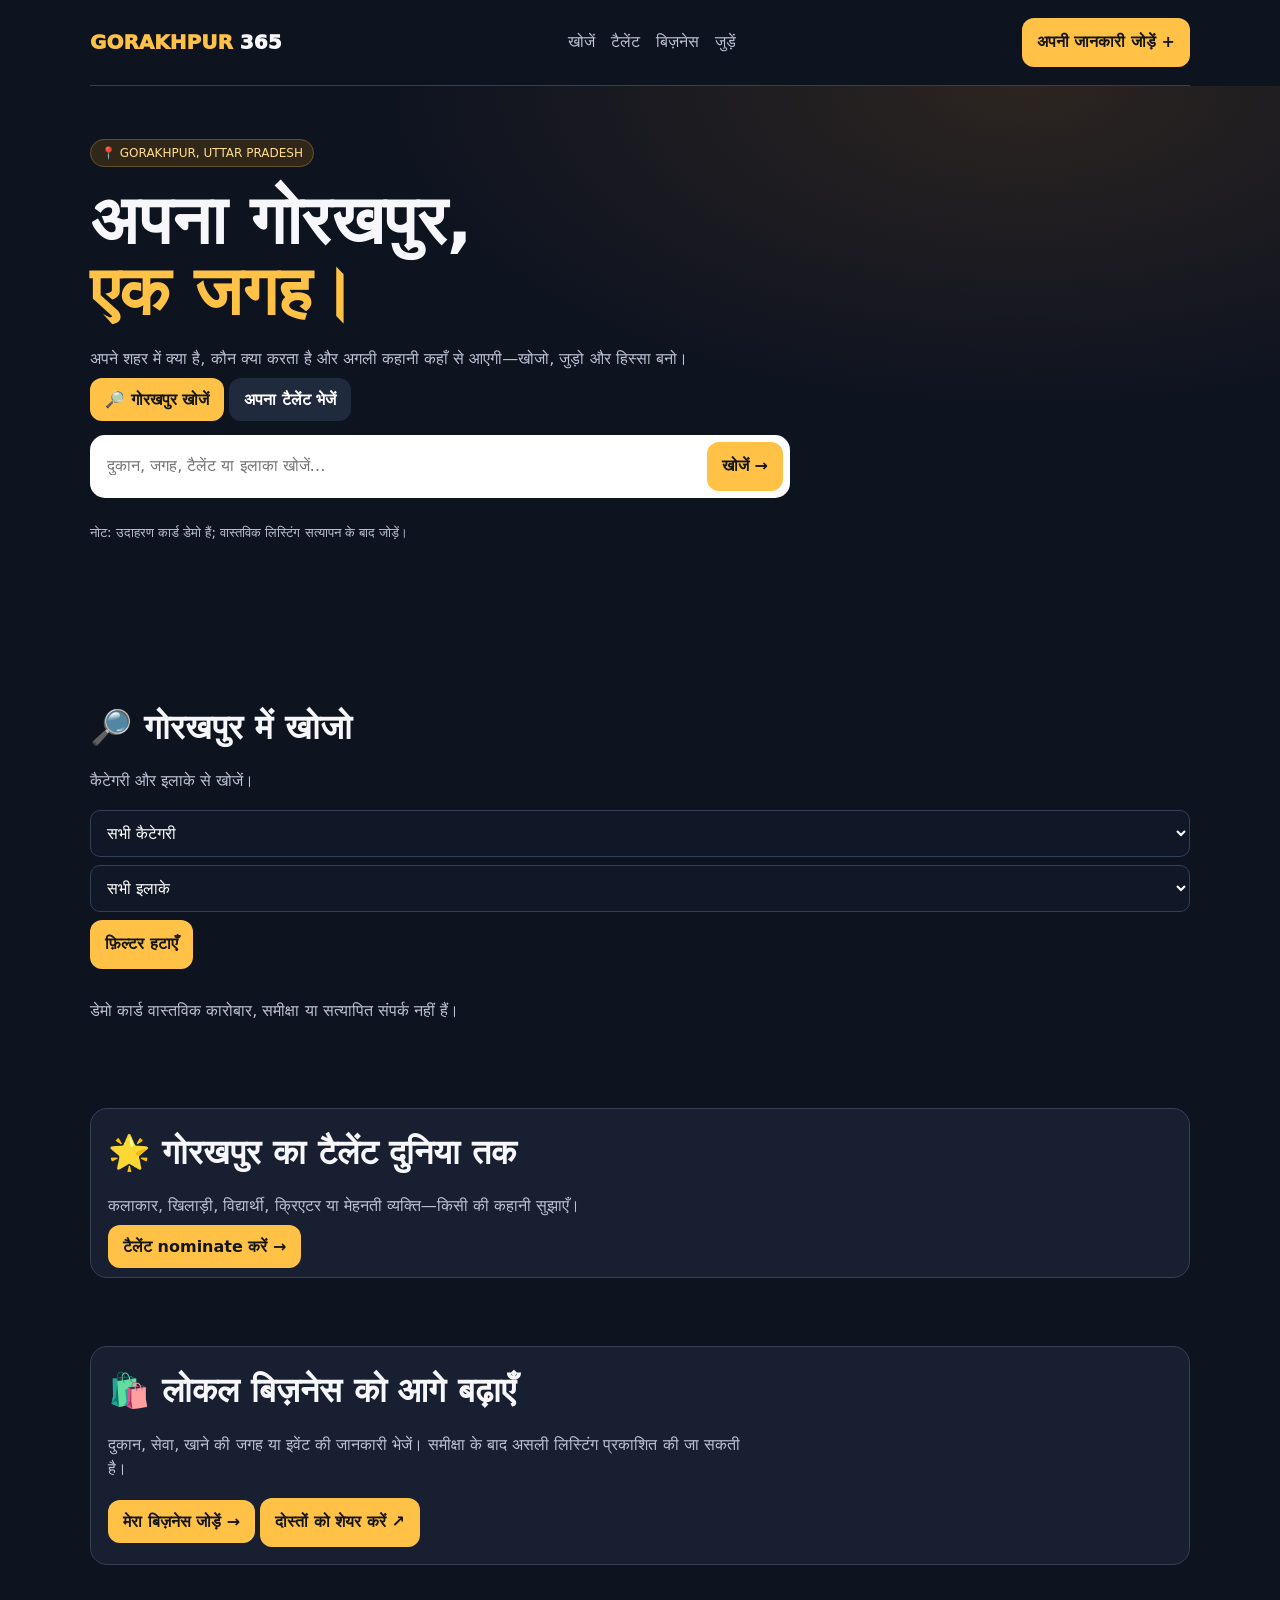
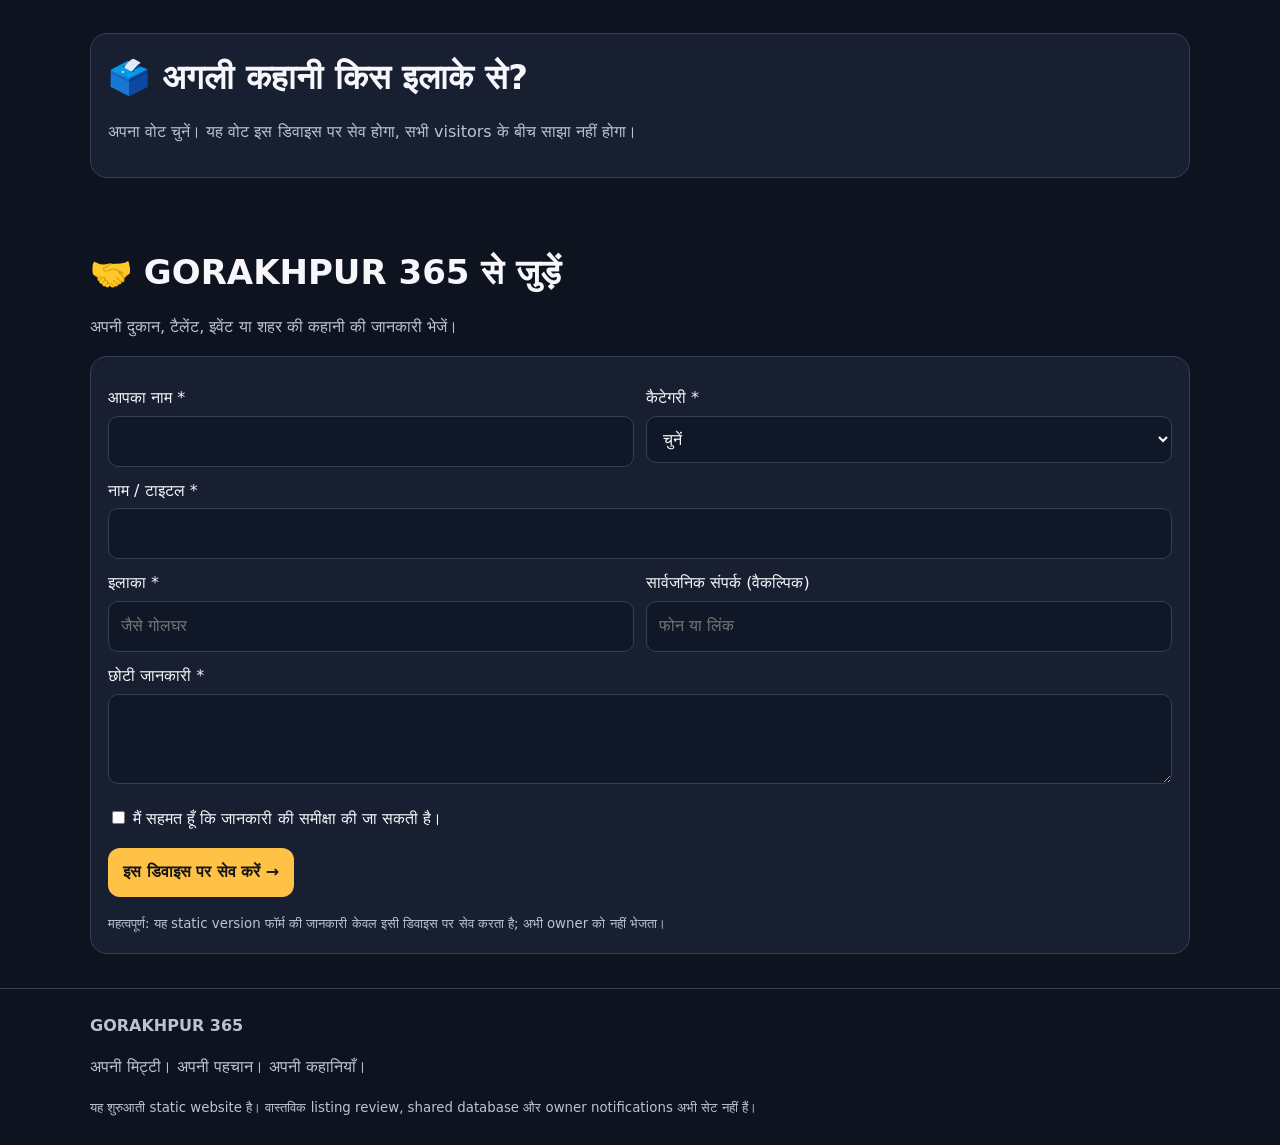
==== gorakhpur365/index.html @ c4beda6e "Add GORAKHPUR 365 local discovery website" ====
<!doctype html><html lang="hi"><head><meta charset="utf-8"><meta name="viewport" content="width=device-width,initial-scale=1"><meta name="description" content="गोरखपुर के लोकल बिज़नेस, टैलेंट, जगहें और कहानियाँ खोजें।"><meta name="theme-color" content="#101522"><title>GORAKHPUR 365 — अपना गोरखपुर, एक जगह</title><style>
:root{--bg:#0e1320;--p:#171f30;--line:#344056;--txt:#f7f7fb;--muted:#bac3d3;--gold:#ffc247}*{box-sizing:border-box}body{margin:0;background:var(--bg);color:var(--txt);font:16px/1.55 system-ui,-apple-system,sans-serif}a{color:inherit;text-decoration:none}button,input,select,textarea{font:inherit}button,.btn{cursor:pointer;border:0;border-radius:12px;padding:12px 15px;font-weight:800;background:var(--gold);color:#151515}.wrap{width:min(1100px,92%);margin:auto}.nav{display:flex;align-items:center;justify-content:space-between;padding:18px 0;border-bottom:1px solid var(--line)}.brand{font-weight:950;font-size:20px}.brand span,h1 span{color:var(--gold)}.links{display:flex;gap:16px;color:var(--muted)}.hero{padding:54px 0;background:radial-gradient(ellipse at 80% 0%,#6c4b2250,transparent 45%)}.badge{color:#ffdc90;background:#302719;border:1px solid #65502c;padding:6px 10px;border-radius:99px;font-size:12px}.hero h1{font-size:clamp(38px,7vw,68px);line-height:1.05;margin:20px 0}.hero p,.muted{color:var(--muted);max-width:650px}.search{display:flex;gap:8px;margin:22px 0;max-width:700px;background:#fff;padding:7px;border-radius:15px}.search input{flex:1;min-width:0;border:0;padding:10px;color:#111;outline:0}.section{padding:34px 0}.section h2{font-size:clamp(24px,4vw,34px);margin:0 0 8px}.grid{display:grid;grid-template-columns:repeat(4,1fr);gap:12px}.cards{display:grid;grid-template-columns:repeat(3,1fr);gap:12px}.card{background:var(--p);border:1px solid var(--line);border-radius:17px;padding:17px}.cat{text-align:left;background:var(--p);border:1px solid var(--line);color:var(--txt);min-height:110px}.cat b{display:block;font-size:17px}.cat small{color:var(--muted)}.tag{font-size:12px;color:#ffdc90}.tools{display:flex;gap:8px;flex-wrap:wrap;margin:14px 0}.tools select,.form input,.form textarea,.form select{background:#101827;color:white;border:1px solid var(--line);padding:12px;border-radius:10px;width:100%}.form label{display:block;margin:12px 0 5px}.form textarea{min-height:90px}.row{display:grid;grid-template-columns:1fr 1fr;gap:12px}.footer{border-top:1px solid var(--line);padding:25px 0;color:var(--muted)}.notice{color:#a8f0cf;font-size:14px}.empty{color:var(--muted);padding:22px;border:1px dashed var(--line);border-radius:12px}.poll button{display:block;width:100%;text-align:left;margin:8px 0;background:#202a3d;color:white;border:1px solid var(--line)}@media(max-width:760px){.grid{grid-template-columns:repeat(2,1fr)}.cards{grid-template-columns:1fr 1fr}.links{display:none}.hero{padding:38px 0}}@media(max-width:480px){.cards{grid-template-columns:1fr}.row{grid-template-columns:1fr}.hero h1{letter-spacing:-1px}}
</style></head><body><header class="wrap nav"><a class="brand" href="#"><span>GORAKHPUR</span> 365</a><nav class="links"><a href="#discover">खोजें</a><a href="#talent">टैलेंट</a><a href="#business">बिज़नेस</a><a href="#join">जुड़ें</a></nav><a class="btn" href="#join">अपनी जानकारी जोड़ें +</a></header><main><section class="hero"><div class="wrap"><span class="badge">📍 GORAKHPUR, UTTAR PRADESH</span><h1>अपना गोरखपुर,<br><span>एक जगह।</span></h1><p>अपने शहर में क्या है, कौन क्या करता है और अगली कहानी कहाँ से आएगी—खोजो, जुड़ो और हिस्सा बनो।</p><a class="btn" href="#discover">🔎 गोरखपुर खोजें</a> <a class="btn" style="background:#202a3d;color:white" href="#join">अपना टैलेंट भेजें</a><form class="search" id="search"><input id="q" placeholder="दुकान, जगह, टैलेंट या इलाका खोजें…"><button>खोजें →</button></form><small class="muted">नोट: उदाहरण कार्ड डेमो हैं; वास्तविक लिस्टिंग सत्यापन के बाद जोड़ें।</small></div></section><section class="section wrap"><div class="grid" id="cats"></div></section><section class="section wrap" id="discover"><h2>🔎 गोरखपुर में खोजो</h2><p class="muted">कैटेगरी और इलाके से खोजें।</p><div class="tools"><select id="category"><option value="">सभी कैटेगरी</option></select><select id="area"><option value="">सभी इलाके</option><option>गोलघर</option><option>गोरखनाथ</option><option>रामगढ़ताल</option><option>बेतियाहाता</option><option>शाहपुर</option><option>सिटी/अन्य</option></select><button id="reset">फ़िल्टर हटाएँ</button></div><div class="cards" id="cards"></div><p class="muted">डेमो कार्ड वास्तविक कारोबार, समीक्षा या सत्यापित संपर्क नहीं हैं।</p></section><section class="section wrap" id="talent"><div class="card"><h2>🌟 गोरखपुर का टैलेंट दुनिया तक</h2><p class="muted">कलाकार, खिलाड़ी, विद्यार्थी, क्रिएटर या मेहनती व्यक्ति—किसी की कहानी सुझाएँ।</p><a class="btn" href="#join">टैलेंट nominate करें →</a></div></section><section class="section wrap" id="business"><div class="card"><h2>🛍️ लोकल बिज़नेस को आगे बढ़ाएँ</h2><p class="muted">दुकान, सेवा, खाने की जगह या इवेंट की जानकारी भेजें। समीक्षा के बाद असली लिस्टिंग प्रकाशित की जा सकती है।</p><a class="btn" href="#join">मेरा बिज़नेस जोड़ें →</a> <button id="share">दोस्तों को शेयर करें ↗</button></div></section><section class="section wrap"><div class="card poll"><h2>🗳️ अगली कहानी किस इलाके से?</h2><p class="muted">अपना वोट चुनें। यह वोट इस डिवाइस पर सेव होगा, सभी visitors के बीच साझा नहीं होगा।</p><div id="poll"></div><p id="pollmsg" class="notice"></p></div></section><section class="section wrap" id="join"><h2>🤝 GORAKHPUR 365 से जुड़ें</h2><p class="muted">अपनी दुकान, टैलेंट, इवेंट या शहर की कहानी की जानकारी भेजें।</p><form class="card form" id="form"><div class="row"><div><label>आपका नाम *</label><input id="person" required maxlength="80"></div><div><label>कैटेगरी *</label><select id="kind" required><option value="">चुनें</option></select></div></div><label>नाम / टाइटल *</label><input id="title" required maxlength="100"><div class="row"><div><label>इलाका *</label><input id="loc" required maxlength="80" placeholder="जैसे गोलघर"></div><div><label>सार्वजनिक संपर्क (वैकल्पिक)</label><input id="contact" maxlength="100" placeholder="फोन या लिंक"></div></div><label>छोटी जानकारी *</label><textarea id="desc" required maxlength="500"></textarea><p><label><input id="consent" type="checkbox" required style="width:auto"> मैं सहमत हूँ कि जानकारी की समीक्षा की जा सकती है।</label></p><button>इस डिवाइस पर सेव करें →</button><p id="formmsg" class="notice"></p><small class="muted">महत्वपूर्ण: यह static version फॉर्म की जानकारी केवल इसी डिवाइस पर सेव करता है; अभी owner को नहीं भेजता।</small></form></section></main><footer class="footer"><div class="wrap"><b>GORAKHPUR 365</b><p>अपनी मिट्टी। अपनी पहचान। अपनी कहानियाँ।</p><small>यह शुरुआती static website है। वास्तविक listing review, shared database और owner notifications अभी सेट नहीं हैं।</small></div></footer><script>
const categories=['खाने-पीने की जगहें','लोकल दुकानें','सेवाएँ','घूमने की जगहें','टैलेंट','इवेंट्स','पढ़ाई/करियर','शहर की कहानियाँ'],icons=['🍲','🛍️','🧰','📍','🌟','🎉','📚','📖'],areas=['गोलघर','गोरखनाथ','रामगढ़ताल','बेतियाहाता','शाहपुर','सिटी/अन्य'];
const items=categories.map((cat,i)=>({title:cat==='टैलेंट'?'लोकल टैलेंट प्रोफ़ाइल':cat==='लोकल दुकानें'?'लोकल दुकान का उदाहरण':cat==='इवेंट्स'?'लोकल इवेंट का उदाहरण':cat+' का उदाहरण',cat,area:areas[i%areas.length],desc:'यह डेमो कार्ड है। वास्तविक विवरण सत्यापित होने के बाद जोड़ें।',icon:icons[i]}));
const $=id=>document.getElementById(id);const esc=s=>String(s||'').replace(/[&<>"']/g,c=>({'&':'&amp;','<':'&lt;','>':'&gt;','"':'&quot;',"'":'&#39;'}[c]));let query='',cat='',area='';
$('cats').innerHTML=categories.map((c,i)=>'<button class="cat" data-cat="'+c+'"><span style="font-size:25px">'+icons[i]+'</span><b>'+c+'</b><small>खोजें और जानें →</small></button>').join('');
$('category').innerHTML+ = '';
categories.forEach(c=>{['category','kind'].forEach(id=>{let o=document.createElement('option');o.textContent=c;o.value=c;$(id).append(o)})});
function render(){let all=[...items];try{JSON.parse(localStorage.getItem('gkp365_entries')||'[]').forEach(x=>all.push({...x,icon:'📌',user:true}))}catch{}let out=all.filter(x=>(!query||(x.title+' '+x.cat+' '+x.area+' '+x.desc).toLowerCase().includes(query.toLowerCase()))&&(!cat||x.cat===cat)&&(!area||x.area===area));$('cards').innerHTML=out.length?out.map(x=>'<article class="card"><div style="font-size:25px">'+(x.icon||'📌')+'</div><h3>'+esc(x.title)+'</h3><p class="tag">'+esc(x.cat)+' · '+esc(x.area)+'</p><p class="muted">'+esc(x.desc)+'</p><small class="muted">'+(x.user?'इस डिवाइस पर सेव':'डेमो उदाहरण — वास्तविक लिस्टिंग नहीं')+'</small><p><button data-save="'+esc(x.title+'|'+x.cat+'|'+x.area)+'">♡ फेवरेट सेव करें</button></p></article>').join(''):'<div class="empty">कुछ नहीं मिला। फ़िल्टर बदलें या अपनी जानकारी जोड़ें।</div>'}
$('search').addEventListener('submit',e=>{e.preventDefault();query=$('q').value.trim();render();$('discover').scrollIntoView()});$('q').addEventListener('input',()=>{query=$('q').value.trim();render()});$('category').addEventListener('change',()=>{cat=$('category').value;render()});$('area').addEventListener('change',()=>{area=$('area').value;render()});$('reset').onclick=()=>{query=cat=area='';$('q').value=$('category').value=$('area').value='';render()};$('cats').onclick=e=>{let b=e.target.closest('[data-cat]');if(b){cat=b.dataset.cat;$('category').value=cat;render();$('discover').scrollIntoView()}};document.addEventListener('click',e=>{let b=e.target.closest('[data-save]');if(b){let a=JSON.parse(localStorage.getItem('gkp365_favs')||'[]'),k=b.dataset.save;if(!a.includes(k))a.push(k);localStorage.setItem('gkp365_favs',JSON.stringify(a));b.textContent='❤️ सेव हो गया'}});$('form').addEventListener('submit',e=>{e.preventDefault();let x={title:$('title').value.trim(),kind:$('kind').value,cat:$('kind').value,area:$('loc').value.trim(),desc:$('desc').value.trim(),person:$('person').value.trim(),contact:$('contact').value.trim()};let a=JSON.parse(localStorage.getItem('gkp365_entries')||'[]');a.unshift(x);localStorage.setItem('gkp365_entries',JSON.stringify(a));$('formmsg').textContent='सेव हो गया—लेकिन केवल इस डिवाइस पर। वेबसाइट मालिक को अभी नहीं भेजा गया।';$('form').reset();render()});
$('share').onclick=async()=>{try{if(navigator.share)await navigator.share({title:'GORAKHPUR 365',text:'अपना गोरखपुर, एक जगह।',url:location.href});else{await navigator.clipboard.writeText(location.href);alert('लिंक कॉपी हो गया')}}catch{}};
$('poll').innerHTML=areas.map(a=>'<button data-vote="'+a+'">'+a+'</button>').join('');let v=localStorage.getItem('gkp365_vote');if(v)$('pollmsg').textContent='आपका वोट इस डिवाइस पर सेव है: '+v;$('poll').onclick=e=>{let b=e.target.closest('[data-vote]');if(!b||localStorage.getItem('gkp365_vote'))return;localStorage.setItem('gkp365_vote',b.dataset.vote);$('pollmsg').textContent='वोट सेव हुआ: '+b.dataset.vote+' (केवल इस डिवाइस पर)';[...$('poll').children].forEach(x=>x.disabled=true)};render();
</script></body></html>
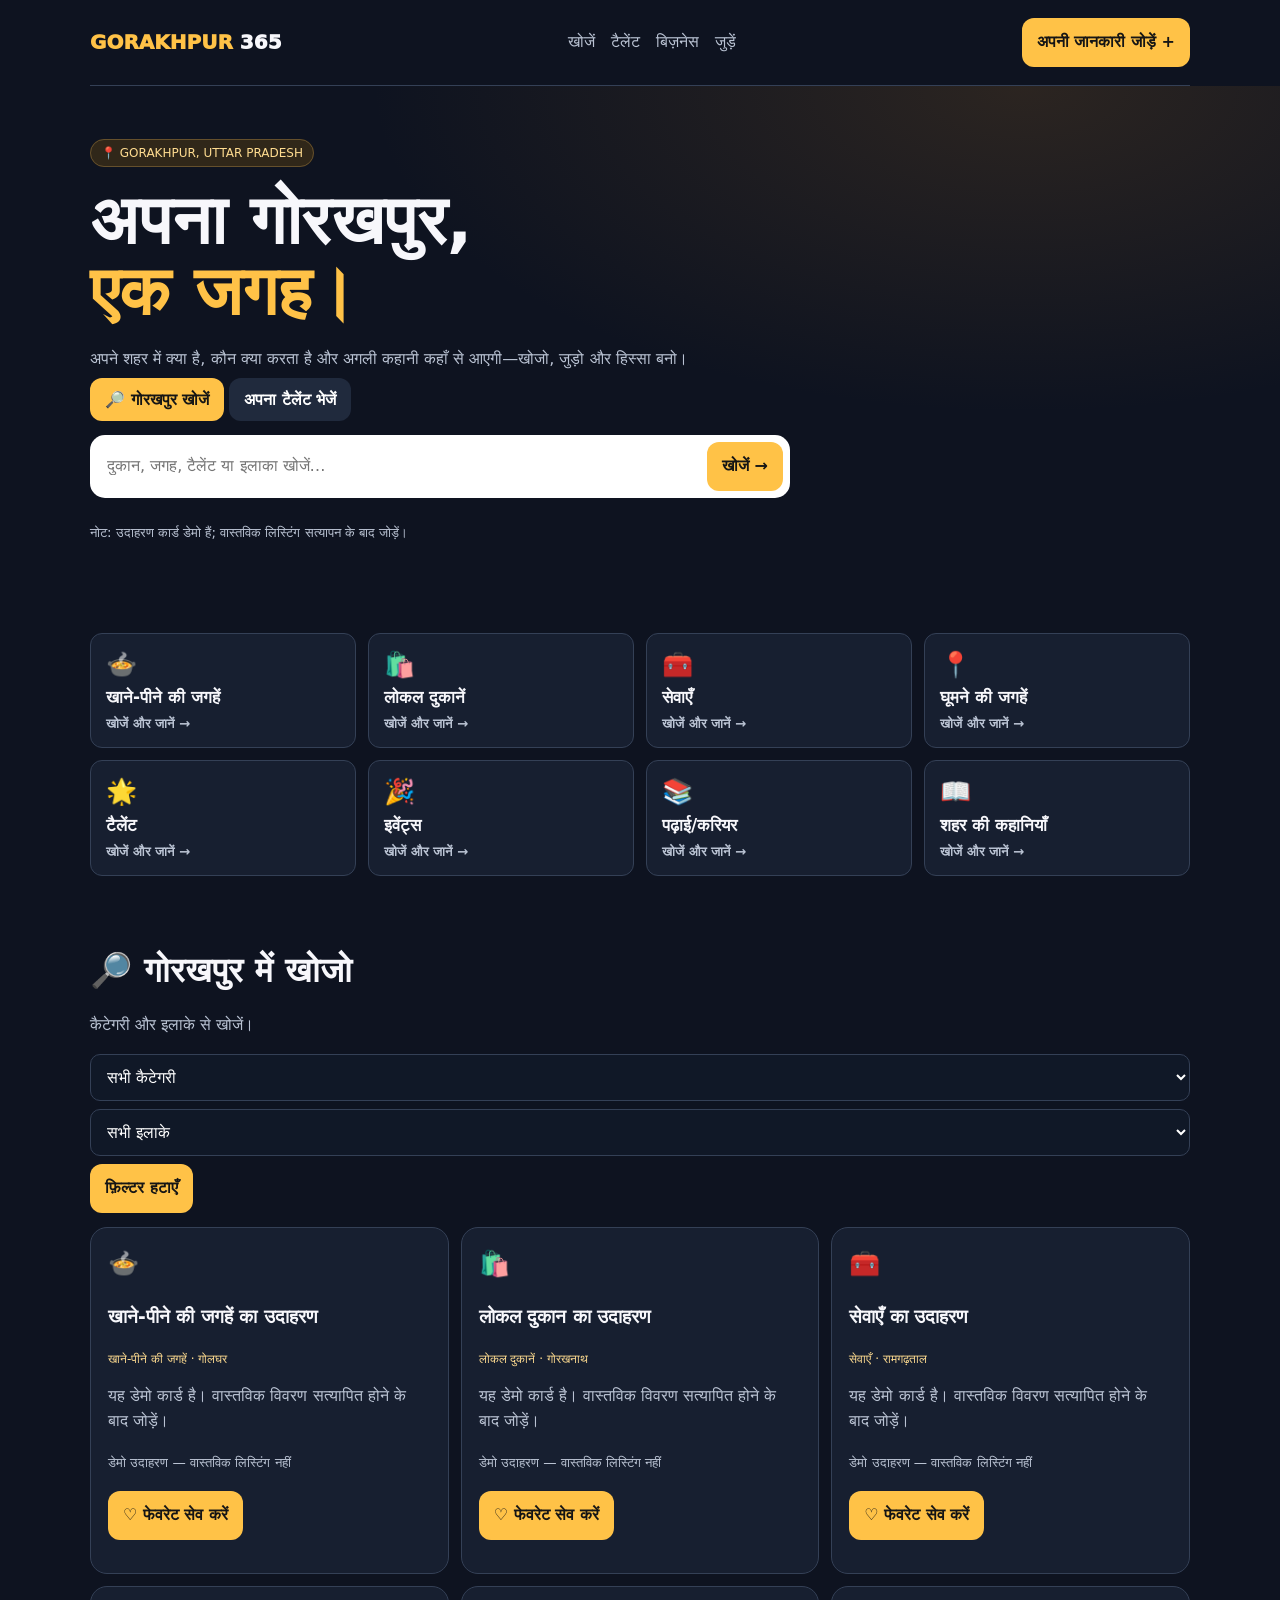
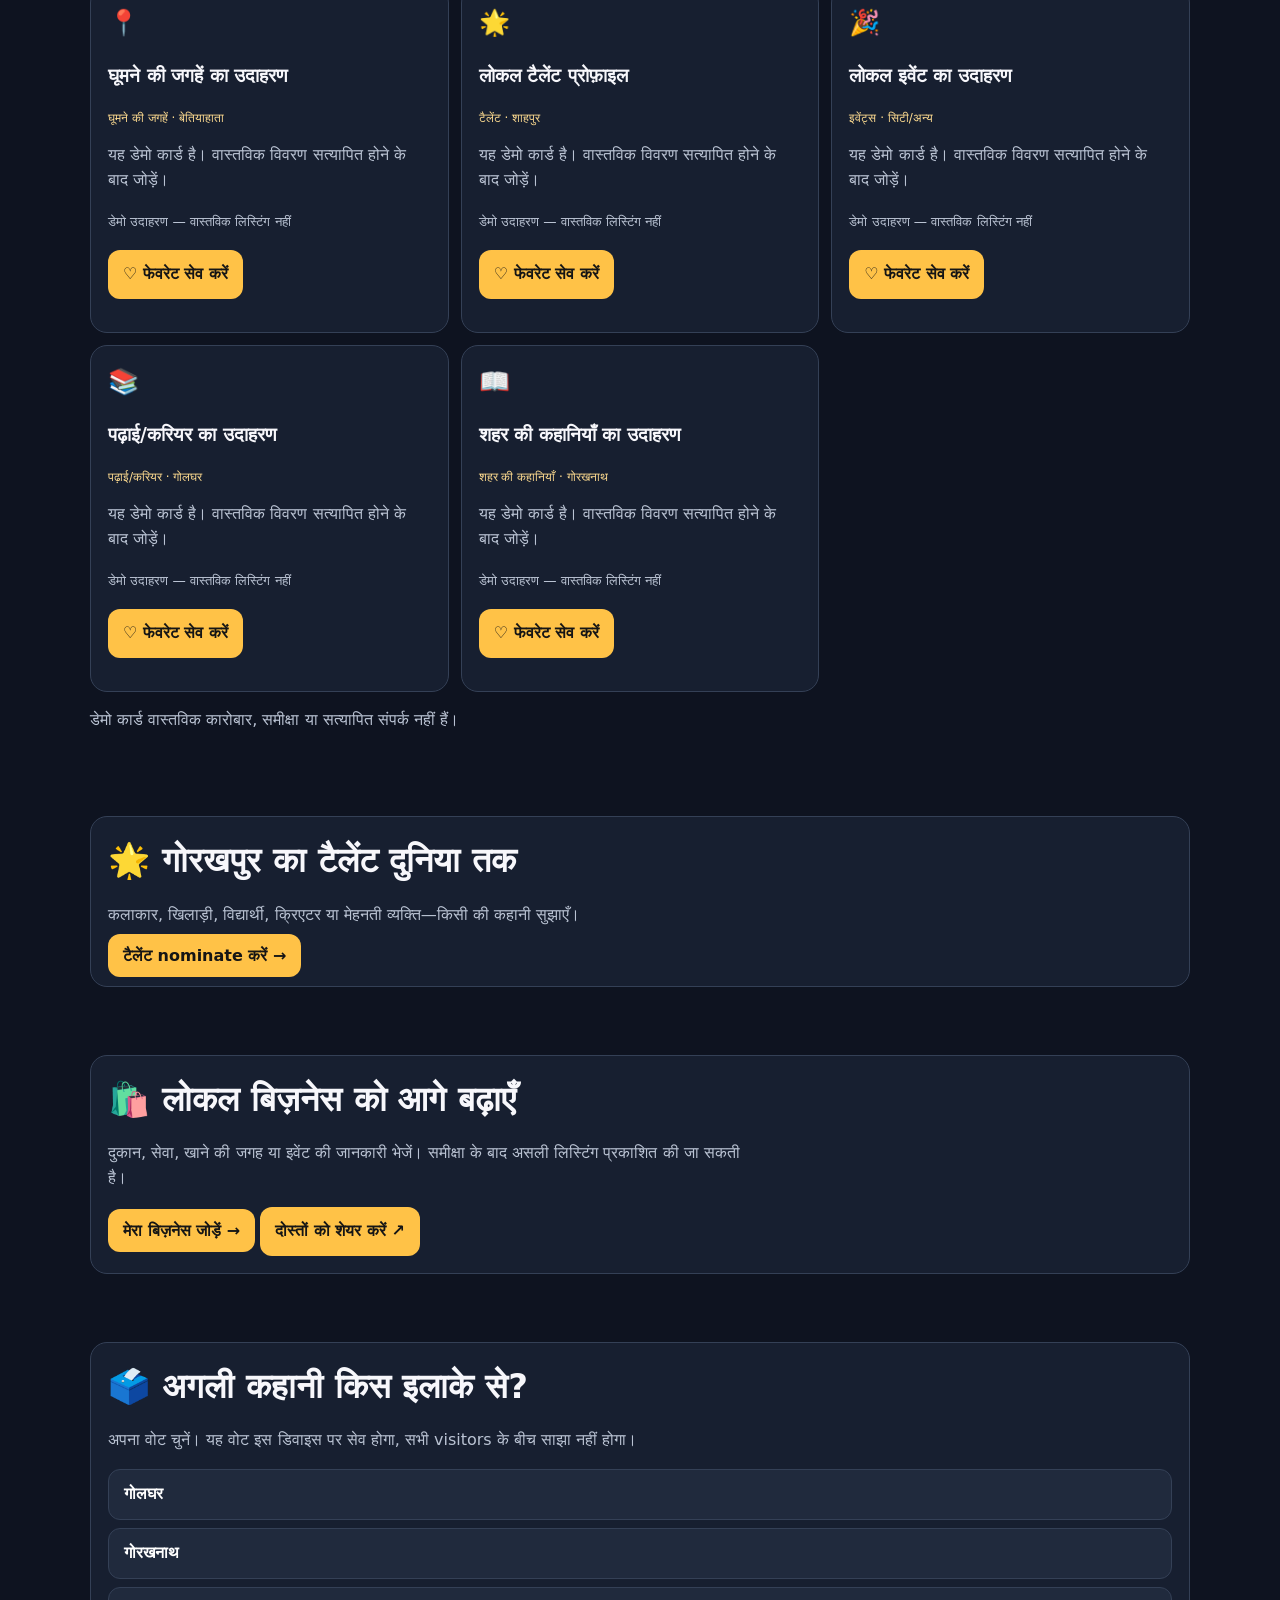
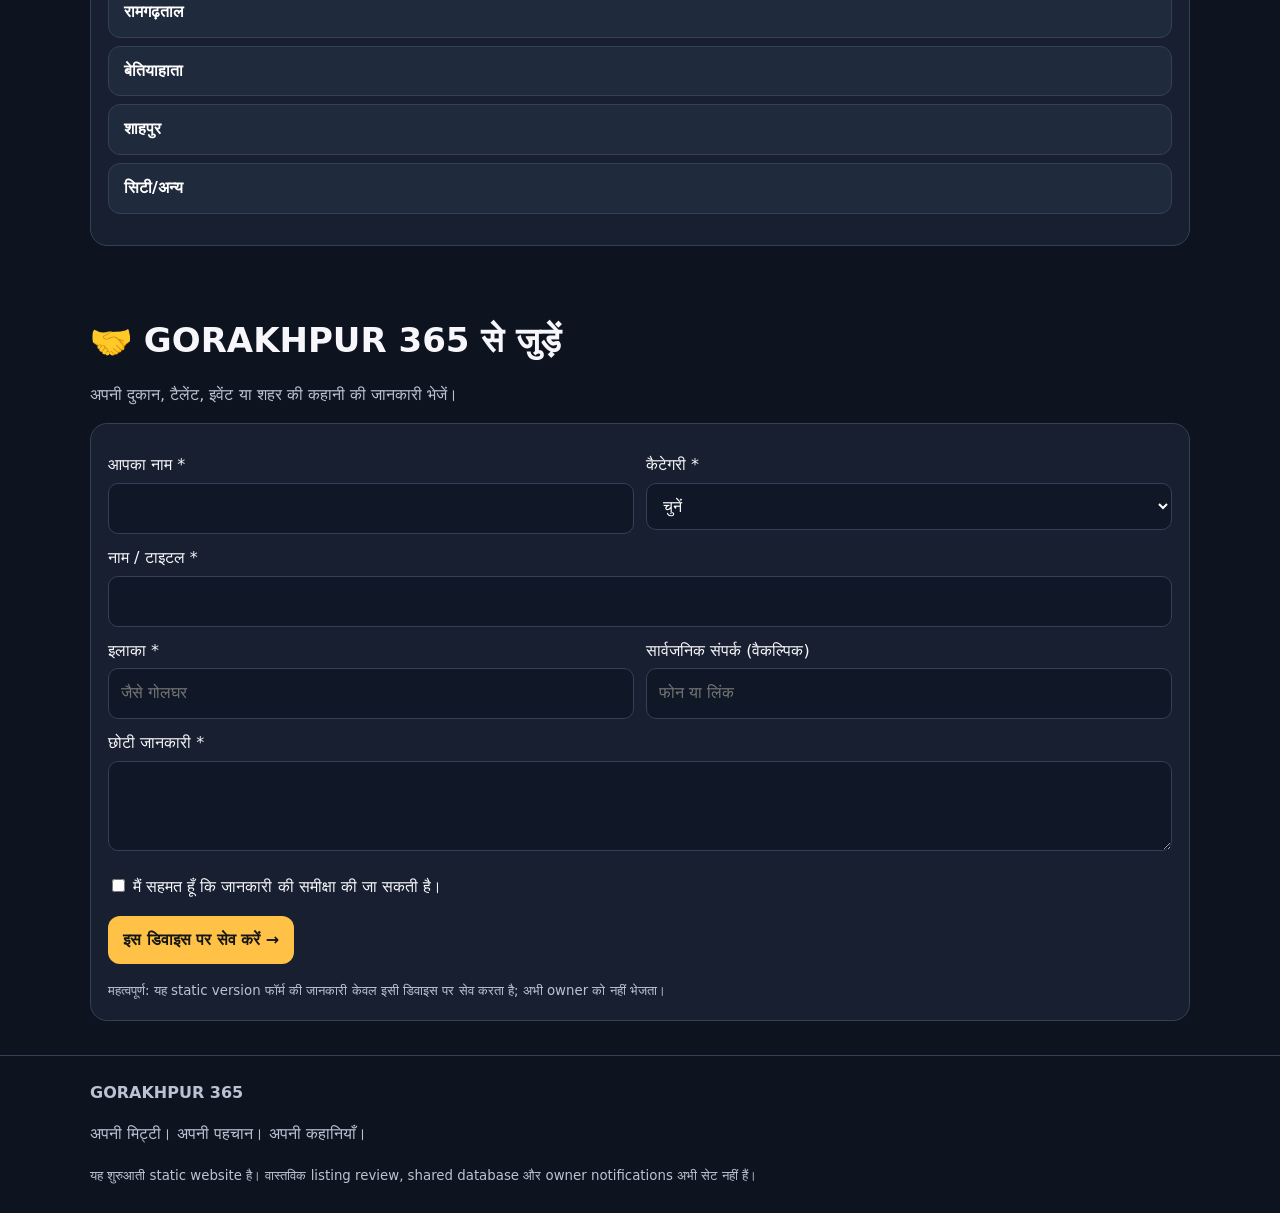
==== commit 1c06751a: "Fix website JavaScript initialization" ====
--- a/gorakhpur365/index.html
+++ b/gorakhpur365/index.html
@@ -5,7 +5,7 @@
 const items=categories.map((cat,i)=>({title:cat==='टैलेंट'?'लोकल टैलेंट प्रोफ़ाइल':cat==='लोकल दुकानें'?'लोकल दुकान का उदाहरण':cat==='इवेंट्स'?'लोकल इवेंट का उदाहरण':cat+' का उदाहरण',cat,area:areas[i%areas.length],desc:'यह डेमो कार्ड है। वास्तविक विवरण सत्यापित होने के बाद जोड़ें।',icon:icons[i]}));
 const $=id=>document.getElementById(id);const esc=s=>String(s||'').replace(/[&<>"']/g,c=>({'&':'&amp;','<':'&lt;','>':'&gt;','"':'&quot;',"'":'&#39;'}[c]));let query='',cat='',area='';
 $('cats').innerHTML=categories.map((c,i)=>'<button class="cat" data-cat="'+c+'"><span style="font-size:25px">'+icons[i]+'</span><b>'+c+'</b><small>खोजें और जानें →</small></button>').join('');
-$('category').innerHTML+ = '';
+
 categories.forEach(c=>{['category','kind'].forEach(id=>{let o=document.createElement('option');o.textContent=c;o.value=c;$(id).append(o)})});
 function render(){let all=[...items];try{JSON.parse(localStorage.getItem('gkp365_entries')||'[]').forEach(x=>all.push({...x,icon:'📌',user:true}))}catch{}let out=all.filter(x=>(!query||(x.title+' '+x.cat+' '+x.area+' '+x.desc).toLowerCase().includes(query.toLowerCase()))&&(!cat||x.cat===cat)&&(!area||x.area===area));$('cards').innerHTML=out.length?out.map(x=>'<article class="card"><div style="font-size:25px">'+(x.icon||'📌')+'</div><h3>'+esc(x.title)+'</h3><p class="tag">'+esc(x.cat)+' · '+esc(x.area)+'</p><p class="muted">'+esc(x.desc)+'</p><small class="muted">'+(x.user?'इस डिवाइस पर सेव':'डेमो उदाहरण — वास्तविक लिस्टिंग नहीं')+'</small><p><button data-save="'+esc(x.title+'|'+x.cat+'|'+x.area)+'">♡ फेवरेट सेव करें</button></p></article>').join(''):'<div class="empty">कुछ नहीं मिला। फ़िल्टर बदलें या अपनी जानकारी जोड़ें।</div>'}
 $('search').addEventListener('submit',e=>{e.preventDefault();query=$('q').value.trim();render();$('discover').scrollIntoView()});$('q').addEventListener('input',()=>{query=$('q').value.trim();render()});$('category').addEventListener('change',()=>{cat=$('category').value;render()});$('area').addEventListener('change',()=>{area=$('area').value;render()});$('reset').onclick=()=>{query=cat=area='';$('q').value=$('category').value=$('area').value='';render()};$('cats').onclick=e=>{let b=e.target.closest('[data-cat]');if(b){cat=b.dataset.cat;$('category').value=cat;render();$('discover').scrollIntoView()}};document.addEventListener('click',e=>{let b=e.target.closest('[data-save]');if(b){let a=JSON.parse(localStorage.getItem('gkp365_favs')||'[]'),k=b.dataset.save;if(!a.includes(k))a.push(k);localStorage.setItem('gkp365_favs',JSON.stringify(a));b.textContent='❤️ सेव हो गया'}});$('form').addEventListener('submit',e=>{e.preventDefault();let x={title:$('title').value.trim(),kind:$('kind').value,cat:$('kind').value,area:$('loc').value.trim(),desc:$('desc').value.trim(),person:$('person').value.trim(),contact:$('contact').value.trim()};let a=JSON.parse(localStorage.getItem('gkp365_entries')||'[]');a.unshift(x);localStorage.setItem('gkp365_entries',JSON.stringify(a));$('formmsg').textContent='सेव हो गया—लेकिन केवल इस डिवाइस पर। वेबसाइट मालिक को अभी नहीं भेजा गया।';$('form').reset();render()});
